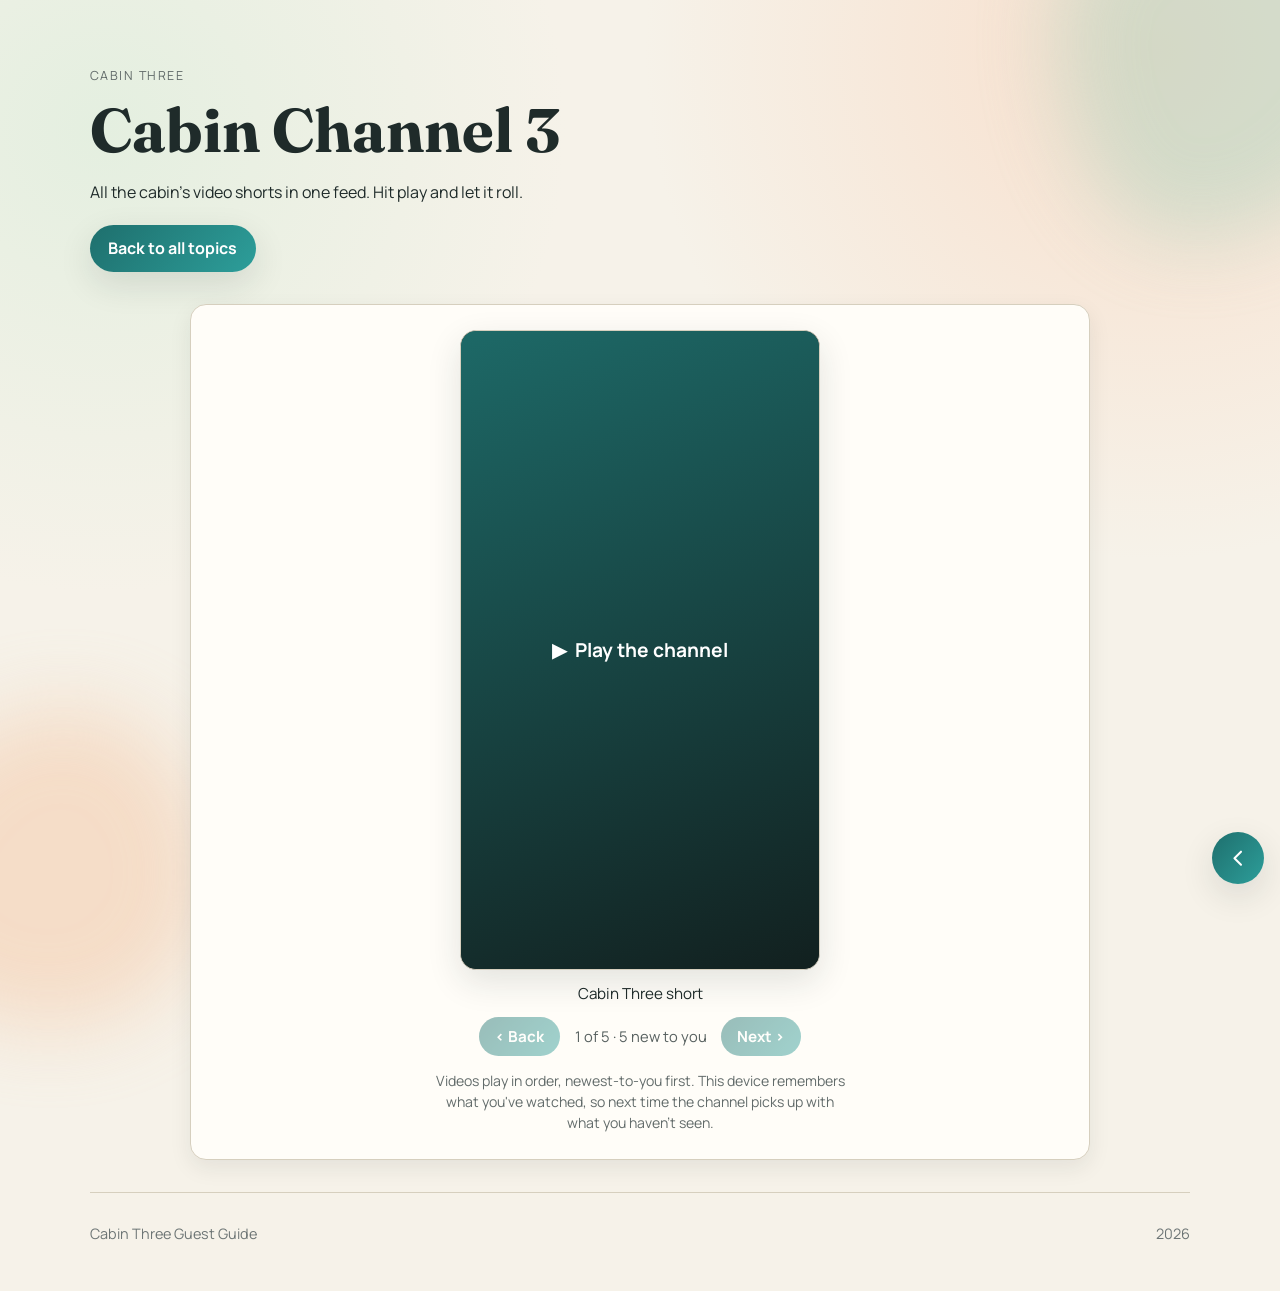
==== channel.html @ c232fc76 "Add Cabin Channel 3: auto-playing shorts feed New channel.html + channel.js play every YouTube Short" ====
<!doctype html>
<html lang="en">
  <head>
    <meta charset="UTF-8" />
    <meta name="viewport" content="width=device-width, initial-scale=1.0" />
    <title>Cabin Channel 3</title>
    <meta name="description" content="Cabin Three's video shorts, playing as a feed" />
    <link rel="preconnect" href="https://fonts.googleapis.com" />
    <link rel="preconnect" href="https://fonts.gstatic.com" crossorigin />
    <link
      href="https://fonts.googleapis.com/css2?family=Fraunces:opsz,wght@9..144,500;9..144,700&family=Manrope:wght@400;500;700&display=swap"
      rel="stylesheet"
    />
    <link rel="stylesheet" href="styles.css" />
    <link rel="icon" href="favicon.svg" type="image/svg+xml" />
    <link rel="icon" href="favicon-32.png" sizes="32x32" />
    <link rel="apple-touch-icon" href="apple-touch-icon.png" />
    <link rel="manifest" href="manifest.webmanifest" />
    <meta name="theme-color" content="#1e6f6d" />
    <meta name="apple-mobile-web-app-capable" content="yes" />
    <meta name="apple-mobile-web-app-status-bar-style" content="black-translucent" />
    <meta name="apple-mobile-web-app-title" content="Cabin Three" />
    <meta name="mobile-web-app-capable" content="yes" />
  </head>
  <body>
    <div class="bg-shape bg-shape-one" aria-hidden="true"></div>
    <div class="bg-shape bg-shape-two" aria-hidden="true"></div>

    <header class="hero topic-hero reveal">
      <p class="eyebrow">Cabin Three</p>
      <h1>Cabin Channel 3</h1>
      <p class="hero-copy">All the cabin's video shorts in one feed. Hit play and let it roll.</p>
      <a class="hero-cta" href="index.html">Back to all topics</a>
    </header>

    <main class="channel-main">
      <section class="channel-stage reveal">
        <div class="channel-frame" id="channel-frame">
          <div id="player"></div>
          <button id="start-btn" class="channel-start" hidden>▶&nbsp; Play the channel</button>
        </div>
        <p class="channel-caption" id="channel-caption"></p>
        <div class="channel-controls">
          <button id="prev-btn" class="channel-btn" disabled>‹ Back</button>
          <span class="channel-counter" id="channel-counter">Loading the channel…</span>
          <button id="next-btn" class="channel-btn" disabled>Next ›</button>
        </div>
        <p class="channel-note">
          Videos play in order, newest-to-you first. This device remembers what you've watched, so
          next time the channel picks up with what you haven't seen.
        </p>
      </section>
    </main>

    <footer class="site-footer reveal">
      <p>Cabin Three Guest Guide</p>
      <p><span id="year"></span></p>
    </footer>

    <a class="back-fab" href="index.html" aria-label="Back to all topics" title="Back to all topics">
      <svg viewBox="0 0 24 24" aria-hidden="true" focusable="false">
        <path
          d="M15 5l-7 7 7 7"
          fill="none"
          stroke="currentColor"
          stroke-width="2.2"
          stroke-linecap="round"
          stroke-linejoin="round"
        />
      </svg>
    </a>

    <script src="channel.js"></script>
  </body>
</html>
---- styles.css ----
:root {
  --bg: #f6f2e9;
  --ink: #1f2b2a;
  --card: #fffdf8;
  --accent: #1e6f6d;
  --accent-2: #d97537;
  --line: #d6cfbe;
  --shadow: 0 12px 34px rgba(28, 42, 39, 0.12);
}

* {
  box-sizing: border-box;
}

body {
  margin: 0;
  font-family: "Manrope", "Segoe UI", sans-serif;
  color: var(--ink);
  background:
    radial-gradient(circle at 8% 10%, #e4efe0 0%, transparent 28%),
    radial-gradient(circle at 90% 4%, #f8dfcc 0%, transparent 30%),
    var(--bg);
  min-height: 100vh;
  line-height: 1.5;
}

.bg-shape {
  position: fixed;
  z-index: -1;
  filter: blur(40px);
  opacity: 0.45;
}

.bg-shape-one {
  width: 22rem;
  height: 22rem;
  background: #a8d1be;
  top: -7rem;
  right: -8rem;
  border-radius: 45% 55% 63% 37% / 39% 30% 70% 61%;
}

.bg-shape-two {
  width: 20rem;
  height: 20rem;
  background: #f4c39f;
  bottom: -8rem;
  left: -7rem;
  border-radius: 57% 43% 48% 52% / 61% 53% 47% 39%;
}

.hero,
main,
.site-footer {
  width: min(1100px, calc(100% - 2rem));
  margin-inline: auto;
}

.hero {
  padding: 4.2rem 0 2rem;
}

.hero-logo {
  display: block;
  width: 76px;
  height: 76px;
  border-radius: 20px;
  box-shadow: var(--shadow);
  margin-bottom: 0.85rem;
}

.eyebrow {
  text-transform: uppercase;
  letter-spacing: 0.12em;
  font-size: 0.78rem;
  margin: 0;
  color: color-mix(in srgb, var(--ink), white 30%);
}

h1,
h2,
h3 {
  font-family: "Fraunces", Georgia, serif;
  line-height: 1.15;
  margin: 0;
}

h1 {
  font-size: clamp(2.2rem, 4.8vw, 4rem);
  margin-top: 0.55rem;
}

.hero-copy {
  max-width: 62ch;
  margin: 0.9rem 0 1.3rem;
}

.hero-cta {
  display: inline-block;
  background: linear-gradient(130deg, var(--accent), #2d9e9a);
  color: #fff;
  text-decoration: none;
  font-weight: 700;
  padding: 0.72rem 1.15rem;
  border-radius: 999px;
  box-shadow: var(--shadow);
  transition: transform 150ms ease, filter 150ms ease;
}

.hero-cta:hover,
.hero-cta:focus-visible {
  transform: translateY(-2px);
  filter: saturate(1.1);
}

.hero-actions {
  display: flex;
  flex-wrap: wrap;
  gap: 0.6rem;
}

.hero-cta-fire {
  background: linear-gradient(130deg, var(--accent-2), #e8933f);
}

.hero-cta-channel {
  background: linear-gradient(130deg, #22303a, #3d5a66);
}

/* Cabin Channel 3 feed */
.channel-main {
  width: min(900px, calc(100% - 2rem));
  margin-inline: auto;
}

.channel-stage {
  background: var(--card);
  border: 1px solid var(--line);
  border-radius: 1rem;
  padding: clamp(1rem, 2.5vw, 1.6rem);
  box-shadow: 0 8px 22px rgba(31, 43, 42, 0.08);
  display: flex;
  flex-direction: column;
  align-items: center;
}

.channel-frame {
  position: relative;
  width: min(360px, 100%);
  aspect-ratio: 9 / 16;
  border-radius: 1rem;
  overflow: hidden;
  background: #12201f;
  border: 1px solid var(--line);
  box-shadow: var(--shadow);
}

.channel-frame iframe {
  width: 100%;
  height: 100%;
  border: 0;
}

.channel-start {
  position: absolute;
  inset: 0;
  width: 100%;
  height: 100%;
  border: 0;
  cursor: pointer;
  background: linear-gradient(160deg, rgba(30, 111, 109, 0.92), rgba(18, 32, 31, 0.94));
  color: #fff;
  font: 700 1.2rem "Manrope", sans-serif;
}

.channel-caption {
  margin: 0.8rem 0 0.2rem;
  font-size: 0.95rem;
  text-align: center;
}

.channel-controls {
  display: flex;
  align-items: center;
  gap: 0.9rem;
  margin-top: 0.5rem;
}

.channel-btn {
  border: 0;
  cursor: pointer;
  background: linear-gradient(130deg, var(--accent), #2d9e9a);
  color: #fff;
  font: 700 0.95rem "Manrope", sans-serif;
  padding: 0.55rem 1rem;
  border-radius: 999px;
}

.channel-btn:disabled {
  opacity: 0.45;
  cursor: default;
}

.channel-counter {
  font-size: 0.92rem;
  color: color-mix(in srgb, var(--ink), white 25%);
}

.channel-note {
  margin: 0.9rem 0 0;
  font-size: 0.88rem;
  text-align: center;
  color: color-mix(in srgb, var(--ink), white 30%);
  max-width: 46ch;
}

.rules,
.topics {
  margin-top: 1rem;
}

.rules {
  background: rgba(255, 253, 248, 0.72);
  border: 1px solid var(--line);
  border-radius: 1rem;
  padding: 1rem;
  backdrop-filter: blur(4px);
}

.rules h2 {
  font-size: 1.45rem;
  margin-bottom: 0.75rem;
}

.rule-list {
  display: grid;
  gap: 0.7rem;
  grid-template-columns: repeat(auto-fit, minmax(220px, 1fr));
}

.rule-list p {
  margin: 0;
  background: color-mix(in srgb, #fff, var(--accent-2) 10%);
  padding: 0.8rem 0.9rem;
  border-radius: 0.75rem;
  border: 1px solid color-mix(in srgb, var(--accent-2), white 60%);
}

.section-head {
  margin: 1.8rem 0 0.95rem;
  display: flex;
  align-items: baseline;
  justify-content: space-between;
  gap: 0.75rem;
}

.section-head h2 {
  font-size: 1.55rem;
}

.section-head a {
  color: var(--accent);
  font-weight: 700;
}

.topic-grid {
  display: grid;
  grid-template-columns: repeat(auto-fit, minmax(220px, 1fr));
  gap: 0.8rem;
}

.topic-card {
  position: relative;
  background: var(--card);
  border: 1px solid var(--line);
  border-radius: 1rem;
  padding: 0.95rem;
  display: grid;
  grid-template-rows: auto 1fr auto;
  gap: 0.5rem;
  box-shadow: 0 4px 14px rgba(31, 43, 42, 0.05);
  transition: transform 150ms ease, box-shadow 150ms ease;
}

.topic-card:hover,
.topic-card:focus-within {
  transform: translateY(-2px);
  box-shadow: var(--shadow);
}

/* Make the whole card a tap target while keeping the visible link */
.topic-card a::after {
  content: "";
  position: absolute;
  inset: 0;
  border-radius: 1rem;
}

.topic-card a:focus-visible::after {
  outline: 2px solid var(--accent);
  outline-offset: 2px;
}

.topic-card h3 {
  font-size: 1.15rem;
}

.topic-card p {
  margin: 0;
  font-size: 0.94rem;
}

.topic-card a {
  color: var(--accent-2);
  font-weight: 700;
  text-decoration-thickness: 2px;
  text-underline-offset: 3px;
}

.topic-main {
  width: min(900px, calc(100% - 2rem));
  margin-inline: auto;
}

.topic-content {
  background: var(--card);
  border: 1px solid var(--line);
  border-radius: 1rem;
  padding: clamp(1rem, 2.5vw, 1.6rem);
  box-shadow: 0 8px 22px rgba(31, 43, 42, 0.08);
}

.topic-content h1,
.topic-content h2,
.topic-content h3 {
  margin-top: 1.1rem;
  margin-bottom: 0.45rem;
}

.topic-content p,
.topic-content li {
  font-size: 1rem;
}

.topic-content ul,
.topic-content ol {
  padding-left: 1.2rem;
}

.topic-content a {
  color: var(--accent);
}

.topic-content blockquote {
  margin: 0.7rem 0;
  padding: 0.5rem 0.8rem;
  border-left: 3px solid var(--accent);
  background: color-mix(in srgb, var(--accent), white 92%);
}

.shorts-player {
  margin: 1.1rem 0 0.5rem;
}

.shorts-player iframe {
  display: block;
  width: min(315px, 100%);
  aspect-ratio: 9 / 16;
  border: 1px solid var(--line);
  border-radius: 1rem;
  box-shadow: var(--shadow);
  background: #000;
}

.shorts-player figcaption {
  margin-top: 0.45rem;
  font-size: 0.88rem;
  color: color-mix(in srgb, var(--ink), white 30%);
}

.video-player {
  margin: 1.1rem 0 0.5rem;
}

.video-player iframe {
  display: block;
  width: min(640px, 100%);
  aspect-ratio: 16 / 9;
  border: 1px solid var(--line);
  border-radius: 1rem;
  box-shadow: var(--shadow);
  background: #000;
}

.video-player figcaption {
  margin-top: 0.45rem;
  font-size: 0.88rem;
  color: color-mix(in srgb, var(--ink), white 30%);
}

.contribute-callout {
  margin: 1.4rem 0 0.4rem;
  padding: 0.95rem 1.1rem;
  border: 1px solid color-mix(in srgb, var(--accent), white 55%);
  border-left: 5px solid var(--accent);
  border-radius: 0.9rem;
  background: color-mix(in srgb, var(--accent), white 93%);
}

.contribute-callout .contribute-body > p {
  margin: 0.2rem 0;
}

.contribute-callout .contribute-actions {
  margin: 0.6rem 0 0;
  font-size: 0.92rem;
}

.contribute-callout .contribute-actions a {
  color: color-mix(in srgb, var(--accent), black 15%);
  font-weight: 700;
}

.issue-callout {
  margin: 1.2rem 0;
  padding: 0.95rem 1.1rem;
  border: 1px solid color-mix(in srgb, var(--accent-2), white 45%);
  border-left: 5px solid var(--accent-2);
  border-radius: 0.9rem;
  background: color-mix(in srgb, var(--accent-2), white 92%);
}

.issue-callout .issue-badge {
  margin: 0 0 0.5rem;
  font-weight: 700;
  font-size: 0.8rem;
  text-transform: uppercase;
  letter-spacing: 0.08em;
  color: color-mix(in srgb, var(--accent-2), black 25%);
}

.issue-callout .issue-body > p {
  margin: 0.4rem 0;
}

.issue-callout .issue-actions {
  margin: 0.75rem 0 0;
  padding-top: 0.65rem;
  border-top: 1px dashed color-mix(in srgb, var(--accent-2), white 40%);
  font-size: 0.92rem;
}

.issue-callout .issue-actions a {
  color: color-mix(in srgb, var(--accent-2), black 20%);
  font-weight: 700;
}

.site-footer {
  border-top: 1px solid var(--line);
  margin-top: 2rem;
  padding: 1rem 0 2rem;
  font-size: 0.9rem;
  color: color-mix(in srgb, var(--ink), white 35%);
  display: flex;
  justify-content: space-between;
  gap: 0.5rem;
}

.site-footer a {
  color: var(--accent);
  font-weight: 700;
}

/* Floating "back to all topics" button on topic pages */
.back-fab {
  position: fixed;
  right: 1rem;
  bottom: 1rem;
  z-index: 50;
  display: inline-flex;
  align-items: center;
  justify-content: center;
  width: 3.25rem;
  height: 3.25rem;
  border-radius: 999px;
  background: linear-gradient(130deg, var(--accent), #2d9e9a);
  color: #fff;
  box-shadow: var(--shadow);
  transition: transform 150ms ease, filter 150ms ease;
}

/* Respect notched-phone safe areas only where fully supported, so the
   base offsets above always apply even if a browser can't parse this. */
@supports (bottom: max(1rem, env(safe-area-inset-bottom))) {
  .back-fab {
    right: max(1rem, env(safe-area-inset-right));
    bottom: max(1rem, env(safe-area-inset-bottom));
  }
}

.back-fab:hover,
.back-fab:focus-visible {
  transform: translateY(-2px);
  filter: saturate(1.1);
}

.back-fab svg {
  width: 1.4rem;
  height: 1.4rem;
}

.reveal {
  opacity: 0;
  transform: translateY(10px);
  animation: rise 0.7s ease forwards;
}

.topic-card.reveal {
  animation-delay: calc(var(--i, 0) * 50ms);
}

@keyframes rise {
  to {
    opacity: 1;
    transform: translateY(0);
  }
}

@media (max-width: 680px) {
  .hero {
    padding-top: 3rem;
  }

  .hero-actions .hero-cta {
    flex: 1 1 100%;
    text-align: center;
  }

  .site-footer {
    flex-direction: column;
    gap: 0.35rem;
  }
}
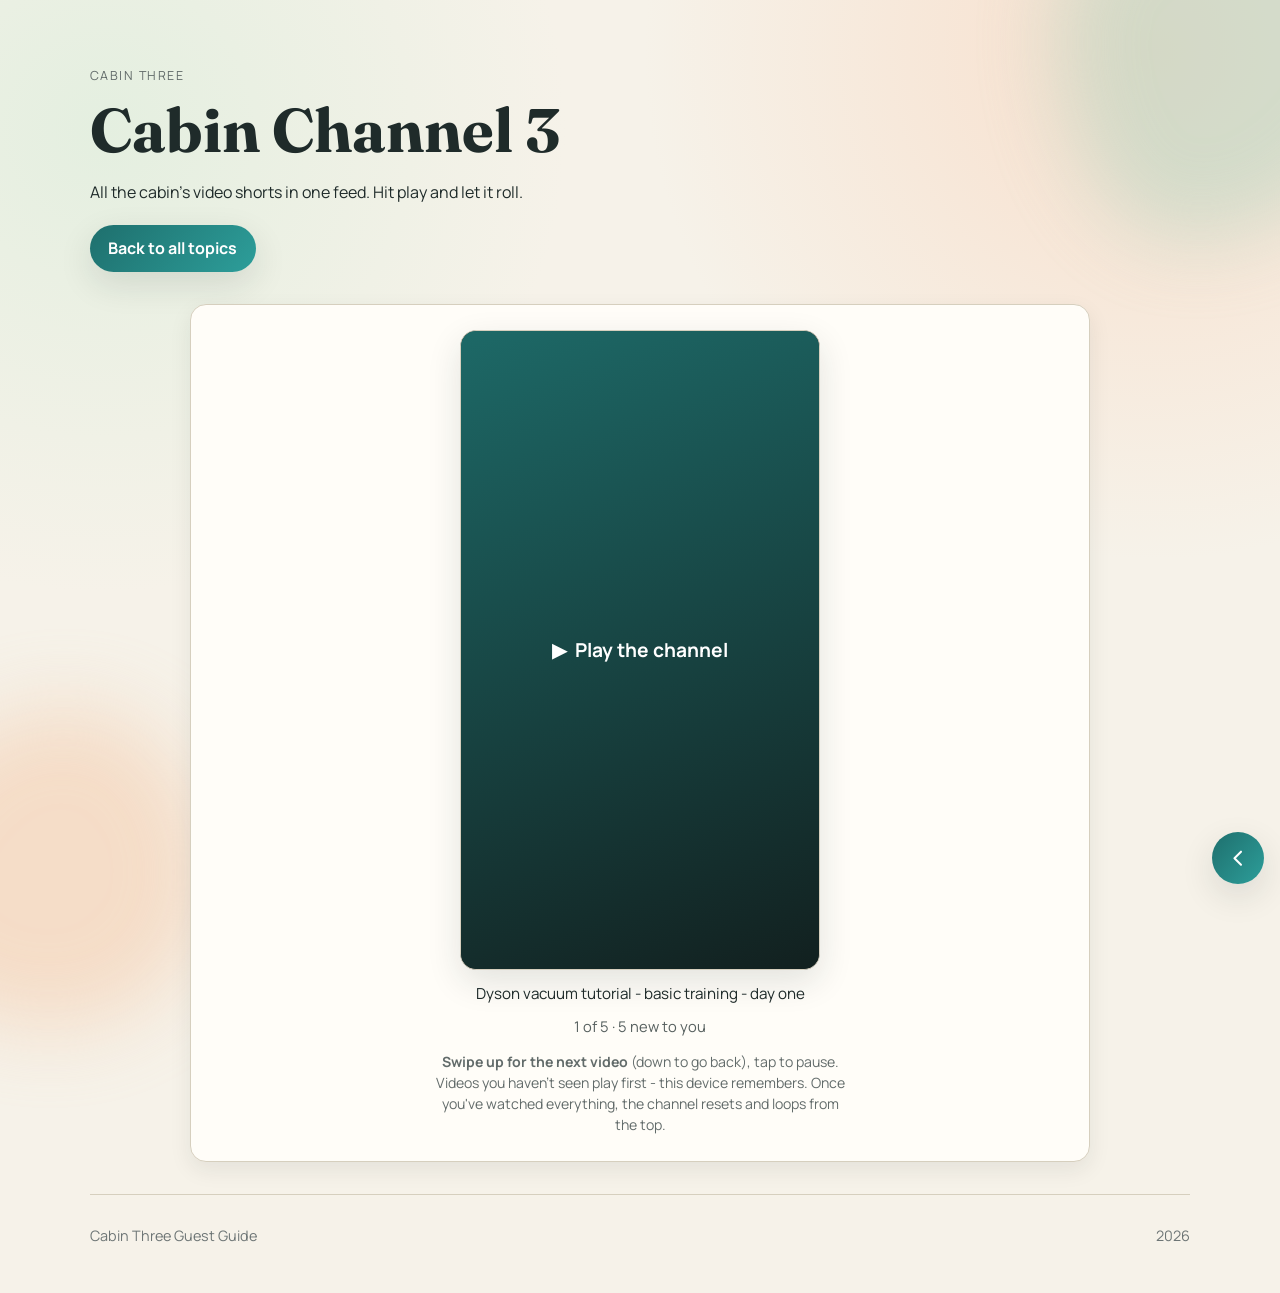
==== commit 00b5d85e: "Channel 3: swipe navigation, watch-loop reset, video database, curation skill Replaced the Back/Next" ====
--- a/channel.html
+++ b/channel.html
@@ -37,17 +37,15 @@
       <section class="channel-stage reveal">
         <div class="channel-frame" id="channel-frame">
           <div id="player"></div>
+          <div id="channel-touch" class="channel-touch" aria-hidden="true"></div>
           <button id="start-btn" class="channel-start" hidden>▶&nbsp; Play the channel</button>
         </div>
         <p class="channel-caption" id="channel-caption"></p>
-        <div class="channel-controls">
-          <button id="prev-btn" class="channel-btn" disabled>‹ Back</button>
-          <span class="channel-counter" id="channel-counter">Loading the channel…</span>
-          <button id="next-btn" class="channel-btn" disabled>Next ›</button>
-        </div>
+        <p class="channel-counter" id="channel-counter">Loading the channel…</p>
         <p class="channel-note">
-          Videos play in order, newest-to-you first. This device remembers what you've watched, so
-          next time the channel picks up with what you haven't seen.
+          <strong>Swipe up for the next video</strong> (down to go back), tap to pause. Videos you
+          haven't seen play first - this device remembers. Once you've watched everything, the
+          channel resets and loops from the top.
         </p>
       </section>
     </main>
--- a/styles.css
+++ b/styles.css
@@ -161,6 +161,13 @@
   border: 0;
 }
 
+.channel-touch {
+  position: absolute;
+  inset: 0;
+  touch-action: none;
+  cursor: grab;
+}
+
 .channel-start {
   position: absolute;
   inset: 0;
@@ -179,31 +186,11 @@
   text-align: center;
 }
 
-.channel-controls {
-  display: flex;
-  align-items: center;
-  gap: 0.9rem;
-  margin-top: 0.5rem;
-}
-
-.channel-btn {
-  border: 0;
-  cursor: pointer;
-  background: linear-gradient(130deg, var(--accent), #2d9e9a);
-  color: #fff;
-  font: 700 0.95rem "Manrope", sans-serif;
-  padding: 0.55rem 1rem;
-  border-radius: 999px;
-}
-
-.channel-btn:disabled {
-  opacity: 0.45;
-  cursor: default;
-}
-
 .channel-counter {
+  margin: 0.35rem 0 0;
   font-size: 0.92rem;
   color: color-mix(in srgb, var(--ink), white 25%);
+  text-align: center;
 }
 
 .channel-note {
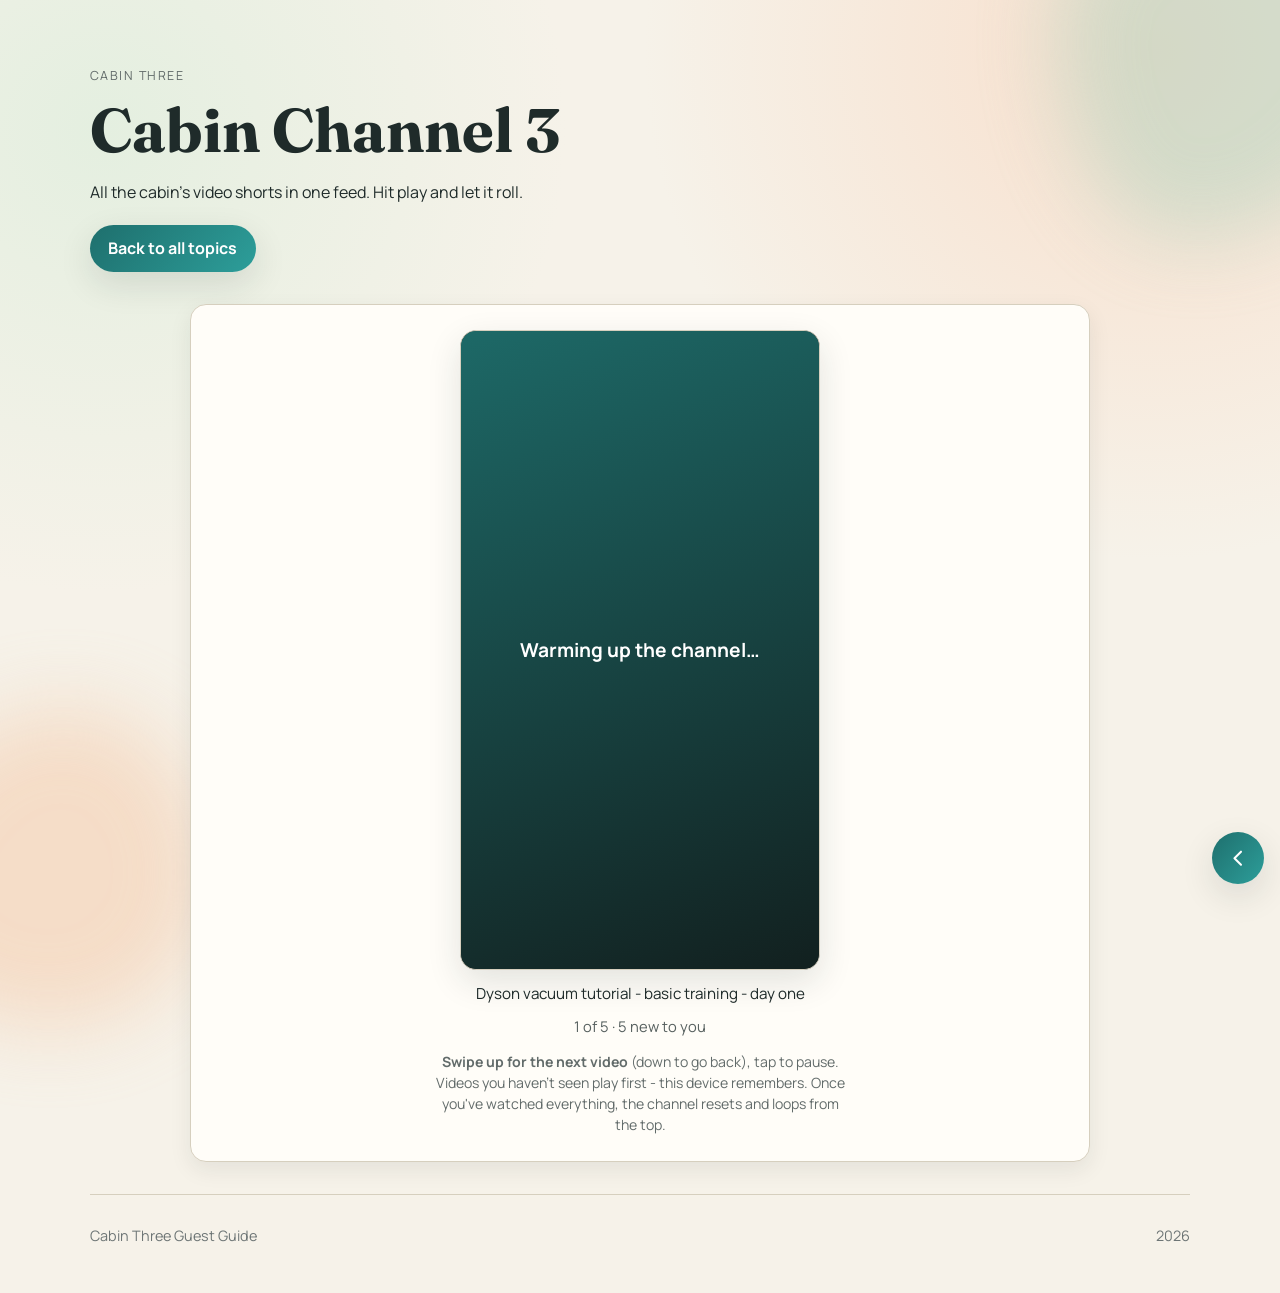
==== commit 7b83aa6a: "Fix Channel 3 autoplay: pre-load the player before the tap The player iframe is now created at page " ====
--- a/channel.html
+++ b/channel.html
@@ -39,6 +39,7 @@
           <div id="player"></div>
           <div id="channel-touch" class="channel-touch" aria-hidden="true"></div>
           <button id="start-btn" class="channel-start" hidden>▶&nbsp; Play the channel</button>
+          <button id="unmute-btn" class="channel-unmute" hidden>🔇 Tap for sound</button>
         </div>
         <p class="channel-caption" id="channel-caption"></p>
         <p class="channel-counter" id="channel-counter">Loading the channel…</p>
--- a/styles.css
+++ b/styles.css
@@ -178,6 +178,21 @@
   background: linear-gradient(160deg, rgba(30, 111, 109, 0.92), rgba(18, 32, 31, 0.94));
   color: #fff;
   font: 700 1.2rem "Manrope", sans-serif;
+}
+
+.channel-unmute {
+  position: absolute;
+  left: 50%;
+  bottom: 1rem;
+  transform: translateX(-50%);
+  border: 0;
+  cursor: pointer;
+  background: rgba(18, 32, 31, 0.85);
+  color: #fff;
+  font: 700 0.95rem "Manrope", sans-serif;
+  padding: 0.6rem 1.1rem;
+  border-radius: 999px;
+  box-shadow: var(--shadow);
 }
 
 .channel-caption {
